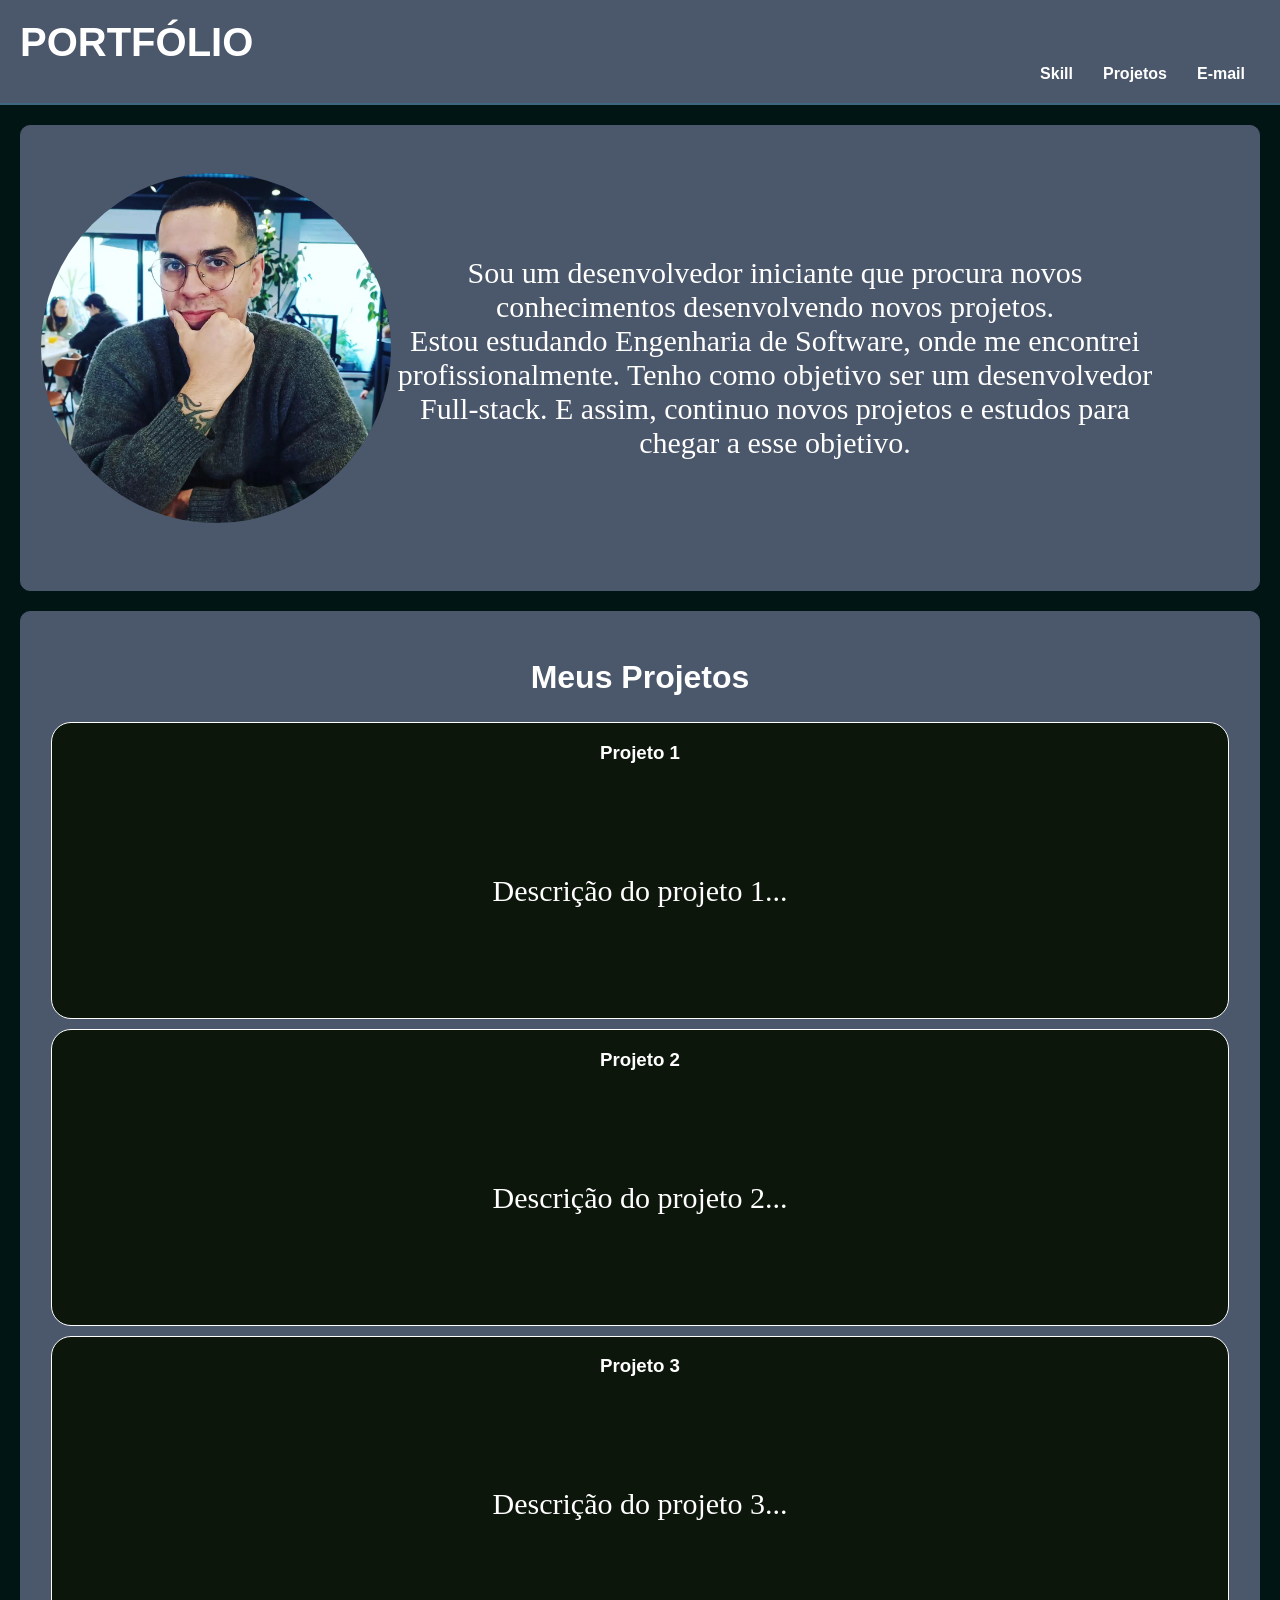
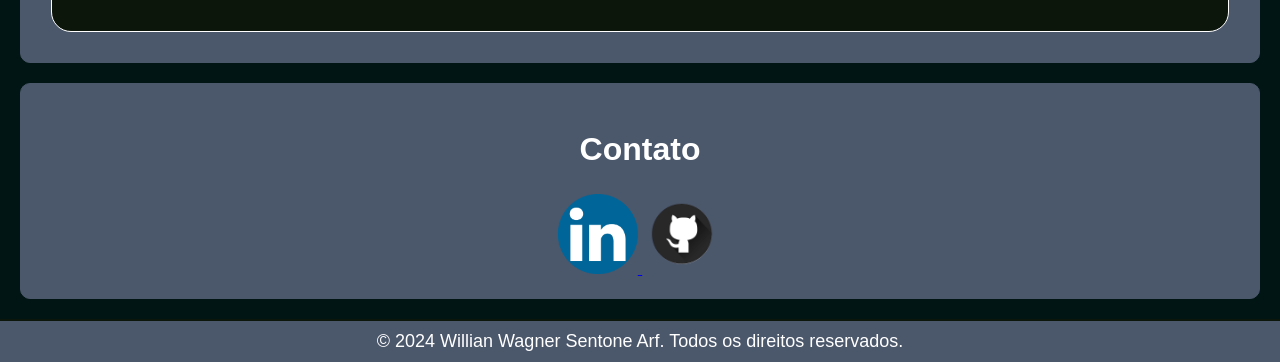
==== index.html @ 74f07f84 "Primeiro commit do projeto-portfolio" ====
<!DOCTYPE html>
<html lang="pt-br">
<head>
    <meta charset="UTF-8">
    <meta name="viewport" content="width=device-width, initial-scale=1.0">
    <title>Bootcamp de Portfólio</title>
    <link rel="shortcut icon" href="arquivos/favicon.ico" type="image/x-icon">
    <link rel="stylesheet" href="style.css">
</head>
<body>
    <header>
        <h1>PORTFÓLIO</h1>
        <nav>
        <ul>
            <li><a href="#Skill">Skill</a></li>
            <li><a href="#projetos">Projetos</a></li>
            <li><a href="#E-mail">E-mail</a></li>
        </ul>
        </nav>
    </header>
    <section id="sobre">
        <h2></h2>
        <img src="arquivos/400759199_1372361723372955_2795212920314455187_n.heic" alt="imagem do portfolio" class="imagem-redonda" >
        <p>Sou um desenvolvedor iniciante que procura novos conhecimentos desenvolvendo novos projetos. <br> Estou estudando Engenharia de Software, onde me encontrei profissionalmente. Tenho como objetivo ser um desenvolvedor Full-stack. E assim, continuo novos projetos e estudos para chegar a esse objetivo.
        </p>
    </section>
    <section id="projetos" class="projetos">
        <h2>Meus Projetos</h2>
        <div class="projeto">
            <h3>Projeto 1</h3>
            <p>Descrição do projeto 1...</p>
        </div>
        <div class="projeto">
            <h3>Projeto 2</h3>
            <p>Descrição do projeto 2...</p>
        </div>
        <div class="projeto">
            <h3>Projeto 3</h3>
            <p>Descrição do projeto 3...</p>
        </div>
        
        <!-- Adicione mais projetos conforme necessário -->
    </section>
    <section id="contato">
        <h2>Contato</h2>
            <a href="https://www.linkedin.com/public-profile/settings?trk=d_flagship3_profile_self_view_public_profile" target="_blank">
                <img src="arquivos/liinkedinr2.png" alt="" width="80">
                </a>

                <a href="https://github.com/willian-041" target="_blank">
                    <img src="arquivos/githubr.png" alt="" width="80">
                </a>
    
        
        
    </section>
    <footer>
        <p>&copy; 2024 Willian Wagner Sentone Arf. Todos os direitos reservados.</p>
    </footer>
</body>
</html>
---- style.css ----
body {
    background-color: #001514; /* Cor de fundo escura */
    color: #fff; /* Texto padrão em cor clara */
    font-family: Arial, sans-serif;
    margin: 0;
    padding: 0;
    text-align: center;
}

header {
    background-color: #4b576b;
    padding: 20px;
    text-align: center;
    border-bottom: 2px solid #3E6680;
}

header h1 {
    color: #fff; /* Cor metálica para o título */
    font-size: 2.5em;
    margin: 0;
    font-family:Impact, Haettenschweiler, 'Arial Narrow Bold', sans-serif;
    text-align: left;
}

nav ul {
    list-style: none;
    padding: 0;
    margin: 0;
    display: flex;
    justify-content: right;
    
}

nav li {
    margin: 0 15px;
}

nav a {
    text-decoration: none;
    color: #fff; /* Cor metálica clara para links */
    font-weight: bold;
    transition: color 0.3s;
}

nav a:hover {
    color: #abafb6; /* Cor metálica dourada ao passar o mouse */
}

section p {
    padding: 80px;
    font-size: 30px;
    font-family: Georgia, 'Times New Roman', Times, serif;
    
}

section {
    padding: 20px;
    margin: 20px;
    border-radius: 10px;
    background-color: #4b576b;
    border: 1px solid #4b576b;
}

h2 {
    color: #fff; /* Cor metálica para títulos de seção */
    font-size: 2em;
}


.projeto {
    margin: 10px 0;
    padding: 0px;
    background-color: #0D160B;
    border: 1px solid #fff;
    border-radius: 10px;
}

footer {
    background-color: #4b576b;
    text-align: center;
    padding: 10px;
    border-top: 2px solid #0D160B; /*borda da ultima*/
}

footer p {
    margin: 0;
    color: #fff;
    font-size: large;
    
}


section .projeto {
    padding: 0px;
    margin: 10px;
    border-radius: 20px;
    text-align: center;
}


.imagem-redonda {
    width: 350px; /* Ajuste o tamanho conforme necessário */
    height: 350px; /* Deve ser igual à largura para manter a proporção */
    border-radius: 50%; /* Deixa a imagem redonda */
    overflow: hidden; /* Garante que a imagem se ajuste ao contorno */
    float: left;
    position: relative;
    top: 0px;
    margin: 10;

    
}
.imagem-link {
    text-align: center;
    margin: 20px 0;
}

.imagem-link img {
    width: 300px; /* Ajuste o tamanho conforme necessário */
    border: 2px solid #fff;
    border-radius: 10px;
    transition: transform 0.3s;
}

.imagem-link img:hover {
    transform: scale(1.05);
}
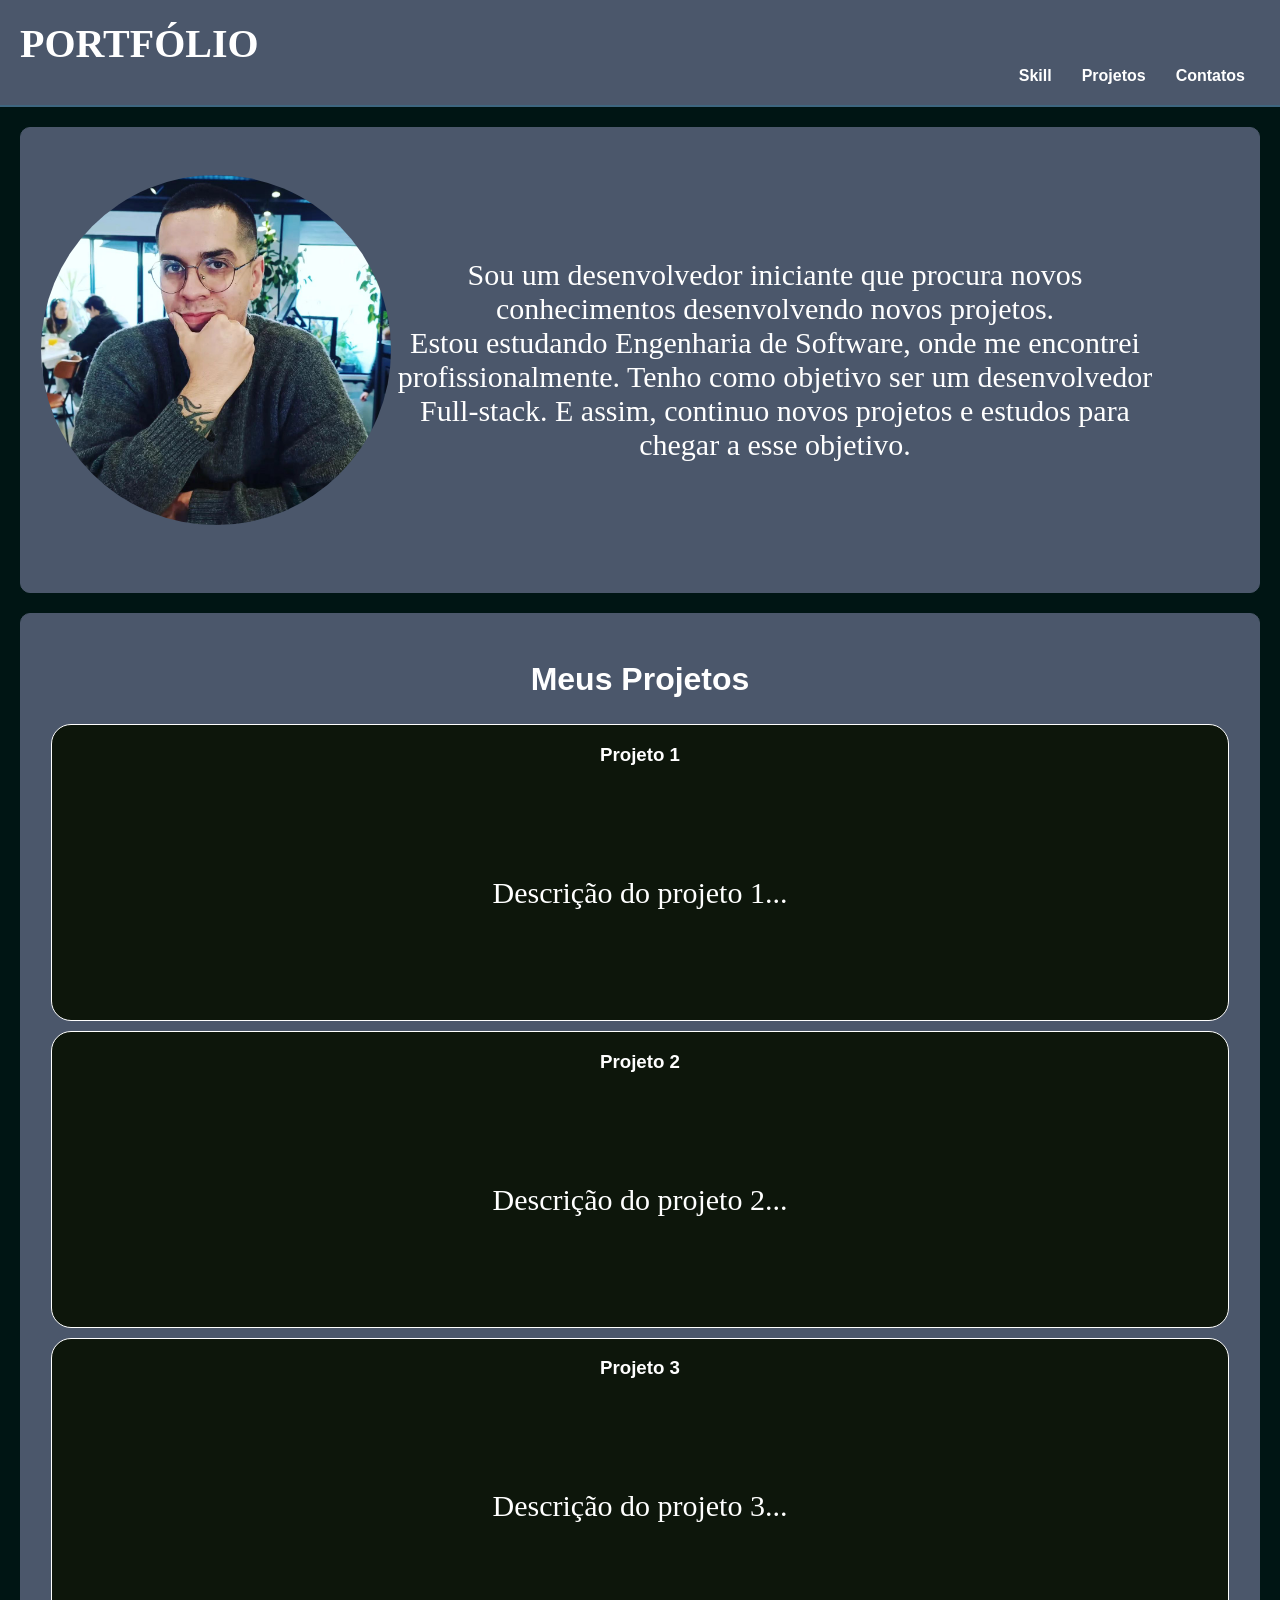
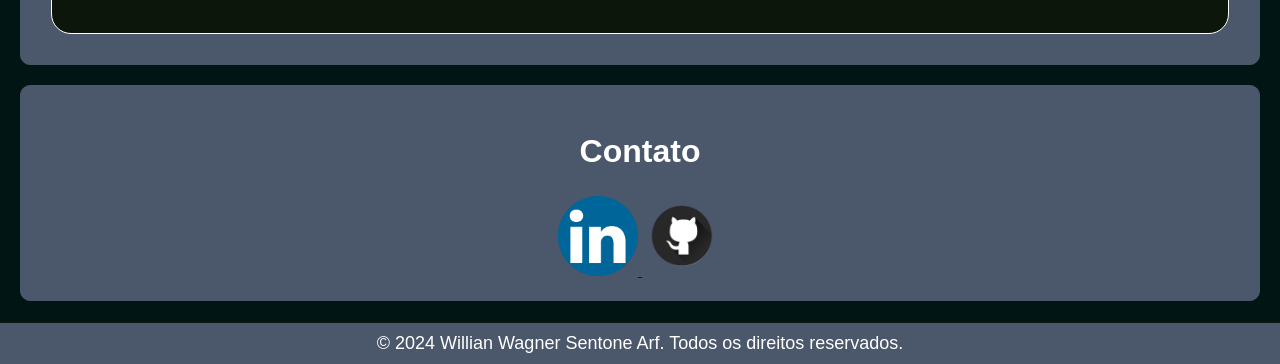
==== commit 22179510: "Modificação na organização dos codigos" ====
--- a/index.html
+++ b/index.html
@@ -14,7 +14,7 @@
         <ul>
             <li><a href="#Skill">Skill</a></li>
             <li><a href="#projetos">Projetos</a></li>
-            <li><a href="#E-mail">E-mail</a></li>
+            <li><a href="#Contatos">Contatos</a></li>
         </ul>
         </nav>
     </header>
@@ -58,4 +58,4 @@
         <p>&copy; 2024 Willian Wagner Sentone Arf. Todos os direitos reservados.</p>
     </footer>
 </body>
-</html>+</html>
--- a/style.css
+++ b/style.css
@@ -12,14 +12,16 @@
     padding: 20px;
     text-align: center;
     border-bottom: 2px solid #3E6680;
+    text-shadow: 3px, 3px, 3px, black; /*sombra de texto*/
 }
 
 header h1 {
     color: #fff; /* Cor metálica para o título */
     font-size: 2.5em;
     margin: 0;
-    font-family:Impact, Haettenschweiler, 'Arial Narrow Bold', sans-serif;
+    font-family:Georgia, 'Times New Roman', Times, serif; /* Fonte do primeiro texto */
     text-align: left;
+    text-shadow: 2px, 2px, 0px, black;
 }
 
 nav ul {
@@ -27,7 +29,7 @@
     padding: 0;
     margin: 0;
     display: flex;
-    justify-content: right;
+    justify-content: right; /* sombra de texto */
     
 }
 
@@ -75,20 +77,6 @@
     border-radius: 10px;
 }
 
-footer {
-    background-color: #4b576b;
-    text-align: center;
-    padding: 10px;
-    border-top: 2px solid #0D160B; /*borda da ultima*/
-}
-
-footer p {
-    margin: 0;
-    color: #fff;
-    font-size: large;
-    
-}
-
 
 section .projeto {
     padding: 0px;
@@ -108,12 +96,13 @@
     top: 0px;
     margin: 10;
 
-    
 }
+
 .imagem-link {
     text-align: center;
     margin: 20px 0;
 }
+
 
 .imagem-link img {
     width: 300px; /* Ajuste o tamanho conforme necessário */
@@ -122,6 +111,22 @@
     transition: transform 0.3s;
 }
 
+
 .imagem-link img:hover {
     transform: scale(1.05);
 }
+
+
+footer {
+    background-color: #4b576b;
+    text-align: center;
+    padding: 10px;
+    border-top: 2px solid #0D160B; /*borda da ultima*/
+}
+
+footer p {
+    margin: 0;
+    color: #fff;
+    font-size: large;
+    
+}
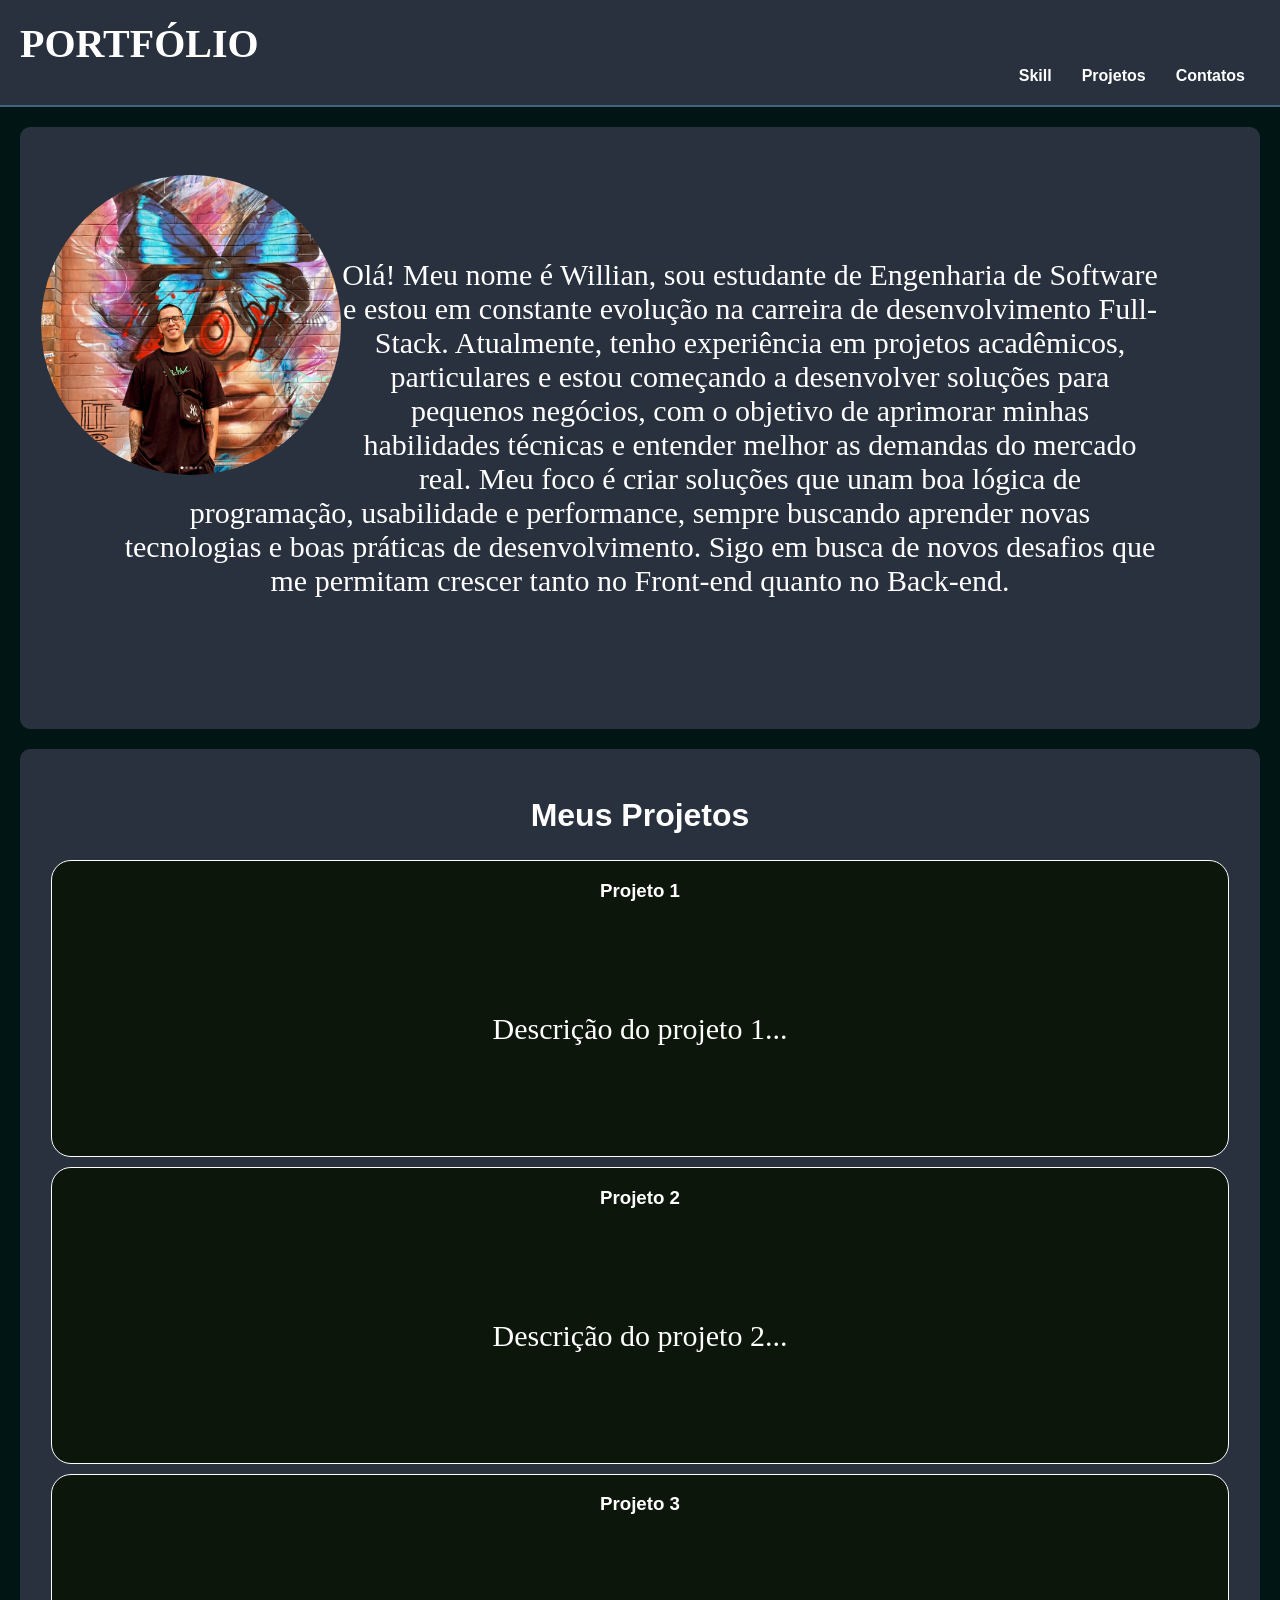
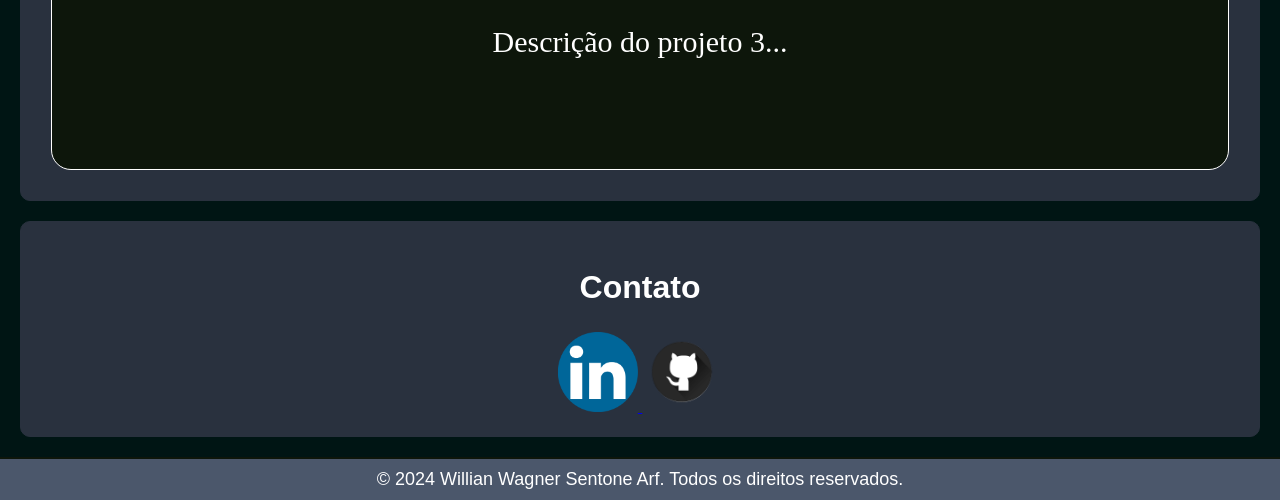
==== commit 2eb0f3f3: "Atualização do meu portfolio pessoal. Automação da lista de Skills e estilo do background" ====
--- a/index.html
+++ b/index.html
@@ -1,5 +1,6 @@
 <!DOCTYPE html>
 <html lang="pt-br">
+
 <head>
     <meta charset="UTF-8">
     <meta name="viewport" content="width=device-width, initial-scale=1.0">
@@ -7,23 +8,51 @@
     <link rel="shortcut icon" href="arquivos/favicon.ico" type="image/x-icon">
     <link rel="stylesheet" href="style.css">
 </head>
+
 <body>
     <header>
         <h1>PORTFÓLIO</h1>
         <nav>
-        <ul>
-            <li><a href="#Skill">Skill</a></li>
-            <li><a href="#projetos">Projetos</a></li>
-            <li><a href="#Contatos">Contatos</a></li>
-        </ul>
+            <ul>
+                <li>
+                    <a href="#" id="skill-link">Skill</a>
+                    <div id="skill-popup" class="hidden">
+                        <p>Minhas principais habilidades são:</p>
+                        <ul>
+                            <li><img src="arquivos/htmlLogo.png" alt="HTML" width="40"></li>
+                            <li><img src="arquivos/cssLogo.png" alt="CSS" width="40"></li>
+                            <li><img src="arquivos/jsLogo.png" alt="JavaScript" width="40"></li>
+                            <li><img src="arquivos/phpLogo.png" alt="PHP" width="40"></li>
+                            <li><img src="arquivos/mySQLlogo.png" alt="MySQL" width="40"></li>
+                            <li><img src="arquivos/laravelLogo.phg.png" alt="Laravel" width="40"></li>
+                            
+                        </ul>
+                    </div>
+                </li>
+                <li><a href="#projetos">Projetos</a></li>
+                <li><a href="#contatos">Contatos</a></li>
+            </ul>
         </nav>
     </header>
+
     <section id="sobre">
         <h2></h2>
-        <img src="arquivos/400759199_1372361723372955_2795212920314455187_n.heic" alt="imagem do portfolio" class="imagem-redonda" >
-        <p>Sou um desenvolvedor iniciante que procura novos conhecimentos desenvolvendo novos projetos. <br> Estou estudando Engenharia de Software, onde me encontrei profissionalmente. Tenho como objetivo ser um desenvolvedor Full-stack. E assim, continuo novos projetos e estudos para chegar a esse objetivo.
+        <img src="arquivos/imagemPortfolio.png.png" alt="imagem do portfolio"
+            class="imagem-redonda">
+        <p>Olá! Meu nome é Willian, sou estudante de Engenharia de Software e estou em constante evolução na carreira de
+            desenvolvimento Full-Stack.
+
+            Atualmente, tenho experiência em projetos acadêmicos, particulares e estou começando a desenvolver soluções
+            para pequenos negócios, com o objetivo de aprimorar minhas habilidades técnicas e entender melhor as
+            demandas do mercado real.
+
+            Meu foco é criar soluções que unam boa lógica de programação, usabilidade e performance, sempre buscando
+            aprender novas tecnologias e boas práticas de desenvolvimento.
+
+            Sigo em busca de novos desafios que me permitam crescer tanto no Front-end quanto no Back-end.
         </p>
     </section>
+
     <section id="projetos" class="projetos">
         <h2>Meus Projetos</h2>
         <div class="projeto">
@@ -38,24 +67,25 @@
             <h3>Projeto 3</h3>
             <p>Descrição do projeto 3...</p>
         </div>
-        
-        <!-- Adicione mais projetos conforme necessário -->
     </section>
+
     <section id="contato">
         <h2>Contato</h2>
-            <a href="https://www.linkedin.com/public-profile/settings?trk=d_flagship3_profile_self_view_public_profile" target="_blank">
-                <img src="arquivos/liinkedinr2.png" alt="" width="80">
-                </a>
+        <a href="https://www.linkedin.com/in/willian-arf/" target="_blank">
+            <img src="arquivos/liinkedinr2.png" alt="LinkedIn" width="80">
+        </a>
+        <a href="https://github.com/willian-041" target="_blank">
+            <img src="arquivos/githubr.png" alt="GitHub" width="80">
+        </a>
+    </section>
 
-                <a href="https://github.com/willian-041" target="_blank">
-                    <img src="arquivos/githubr.png" alt="" width="80">
-                </a>
-    
-        
-        
-    </section>
     <footer>
         <p>&copy; 2024 Willian Wagner Sentone Arf. Todos os direitos reservados.</p>
     </footer>
+
+    <!-- Importando o JavaScript externo -->
+    <script src="auto.js"></script>
+
 </body>
-</html>
+
+</html>
--- a/style.css
+++ b/style.css
@@ -1,6 +1,8 @@
 body {
-    background-color: #001514; /* Cor de fundo escura */
-    color: #fff; /* Texto padrão em cor clara */
+    background-color: #001514;
+    /* Cor de fundo escura */
+    color: #fff;
+    /* Texto padrão em cor clara */
     font-family: Arial, sans-serif;
     margin: 0;
     padding: 0;
@@ -8,18 +10,21 @@
 }
 
 header {
-    background-color: #4b576b;
+    background-color: #29313e;
     padding: 20px;
     text-align: center;
     border-bottom: 2px solid #3E6680;
-    text-shadow: 3px, 3px, 3px, black; /*sombra de texto*/
+    text-shadow: 3px, 3px, 3px, black;
+    /*sombra de texto*/
 }
 
 header h1 {
-    color: #fff; /* Cor metálica para o título */
+    color: #fff;
+    /* Cor metálica para o título */
     font-size: 2.5em;
     margin: 0;
-    font-family:Georgia, 'Times New Roman', Times, serif; /* Fonte do primeiro texto */
+    font-family: Georgia, 'Times New Roman', Times, serif;
+    /* Fonte do primeiro texto */
     text-align: left;
     text-shadow: 2px, 2px, 0px, black;
 }
@@ -29,8 +34,9 @@
     padding: 0;
     margin: 0;
     display: flex;
-    justify-content: right; /* sombra de texto */
-    
+    justify-content: right;
+    /* sombra de texto */
+
 }
 
 nav li {
@@ -39,32 +45,35 @@
 
 nav a {
     text-decoration: none;
-    color: #fff; /* Cor metálica clara para links */
+    color: #fff;
+    /* Cor metálica clara para links */
     font-weight: bold;
     transition: color 0.3s;
 }
 
 nav a:hover {
-    color: #abafb6; /* Cor metálica dourada ao passar o mouse */
+    color: #abafb6;
+    /* Cor metálica dourada ao passar o mouse */
 }
 
 section p {
     padding: 80px;
     font-size: 30px;
     font-family: Georgia, 'Times New Roman', Times, serif;
-    
+
 }
 
 section {
     padding: 20px;
     margin: 20px;
     border-radius: 10px;
-    background-color: #4b576b;
-    border: 1px solid #4b576b;
+    background-color: #29313e;
+    border: 1px solid #29313e;
 }
 
 h2 {
-    color: #fff; /* Cor metálica para títulos de seção */
+    color: #fff;
+    /* Cor metálica para títulos de seção */
     font-size: 2em;
 }
 
@@ -87,10 +96,14 @@
 
 
 .imagem-redonda {
-    width: 350px; /* Ajuste o tamanho conforme necessário */
-    height: 350px; /* Deve ser igual à largura para manter a proporção */
-    border-radius: 50%; /* Deixa a imagem redonda */
-    overflow: hidden; /* Garante que a imagem se ajuste ao contorno */
+    width: 300px;
+    /* Ajuste o tamanho conforme necessário */
+    height: 300px;
+    /* Deve ser igual à largura para manter a proporção */
+    border-radius: 50%;
+    /* Deixa a imagem redonda */
+    overflow: hidden;
+    /* Garante que a imagem se ajuste ao contorno */
     float: left;
     position: relative;
     top: 0px;
@@ -105,7 +118,8 @@
 
 
 .imagem-link img {
-    width: 300px; /* Ajuste o tamanho conforme necessário */
+    width: 300px;
+    /* Ajuste o tamanho conforme necessário */
     border: 2px solid #fff;
     border-radius: 10px;
     transition: transform 0.3s;
@@ -121,12 +135,67 @@
     background-color: #4b576b;
     text-align: center;
     padding: 10px;
-    border-top: 2px solid #0D160B; /*borda da ultima*/
+    border-top: 2px solid #0D160B;
+    /*borda da ultima*/
 }
 
 footer p {
     margin: 0;
     color: #fff;
     font-size: large;
-    
+
+}
+
+.hidden {
+    display: none;
+}
+
+#skill-popup {
+    opacity: 0;
+    transform: translateY(-10px);
+    pointer-events: none;
+    grid-template-columns: repeat(3, 1fr);
+    transition: opacity 0.3s ease, transform 0.3s ease;
+    background-color: rgba(0, 0, 0, 0.9);
+    color: white;
+    border-radius: 8px;
+    padding: 10px 15px;
+    box-shadow: 0 4px 8px rgba(0, 0, 0, 0.3);
+    z-index: 1000;
+    width: auto;
+    max-width: 80vw;
+    overflow-wrap: break-word;
+    box-sizing: border-box;
+}
+
+#skill-popup.show {
+    opacity: 1;
+    transform: translateY(0);
+    pointer-events: auto;
+}
+
+#skill-popup ul {
+    grid-template-columns: repeat(3, 1fr);
+    list-style: none;
+    margin: 0;
+    padding: 0;
+    display: grid;
+    gap: 10px;
+    flex-wrap: wrap;
+}
+
+#skill-popup li img {
+    max-width: 60px;
+    height: auto;
+    border-radius: 4px;
+    background-color: white;
+    padding: 4px;
+    display: block;
+    margin: 0 auto;
+}
+
+@media (max-width: 600px) {
+    #skill-popup li img {
+        max-width: 40px;
+    }
 }
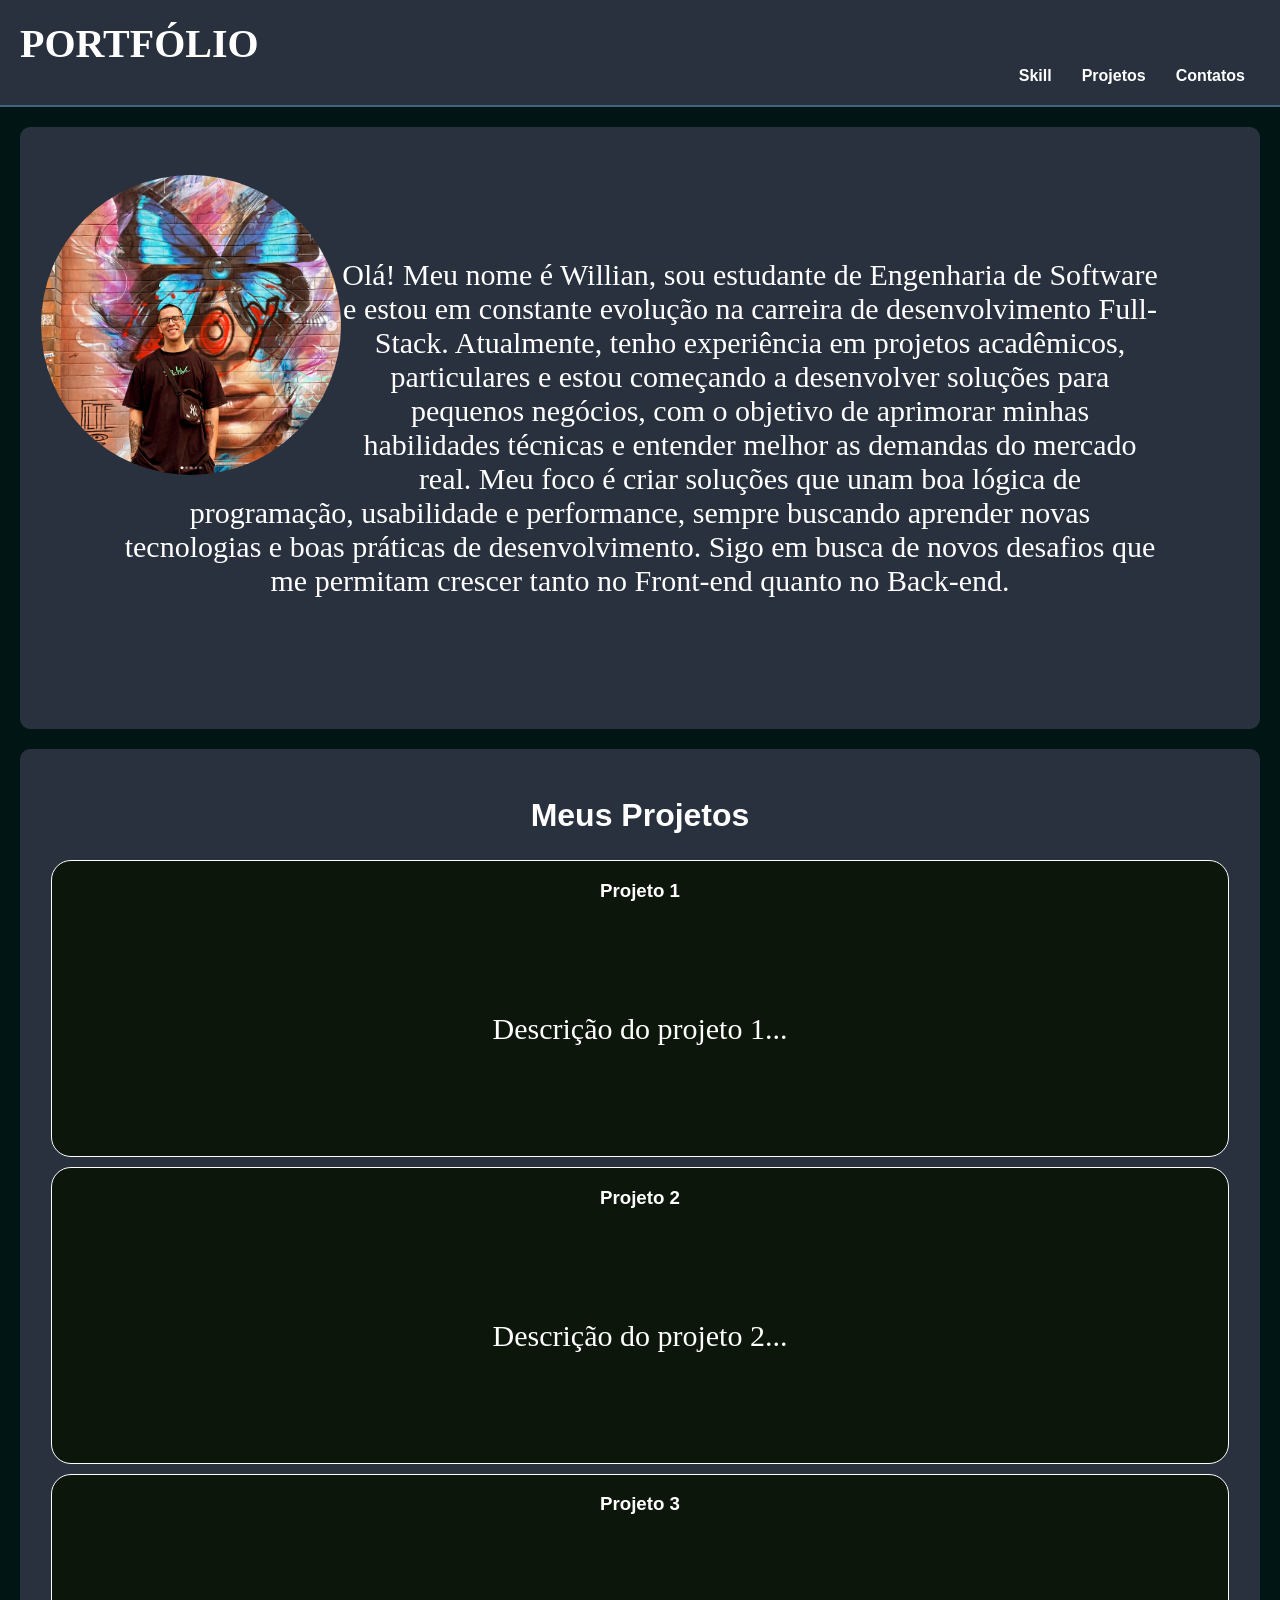
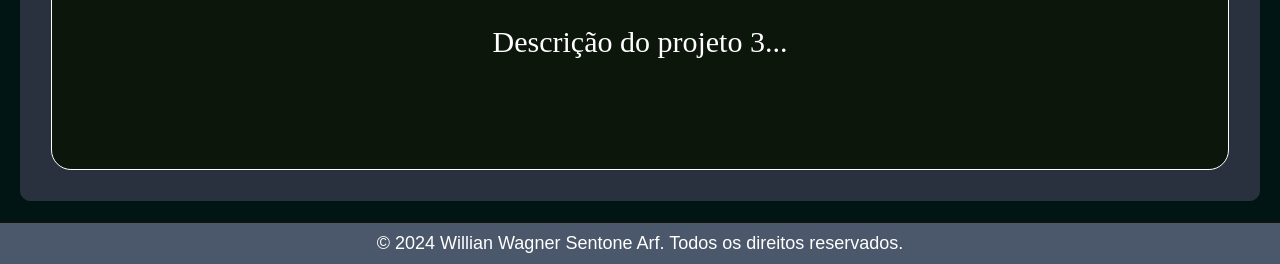
==== commit a34de330: "Atualização da responsividade da aba skill. E tambem fiz uma nova aba de contatos com meu linkedin e" ====
--- a/index.html
+++ b/index.html
@@ -7,6 +7,7 @@
     <title>Bootcamp de Portfólio</title>
     <link rel="shortcut icon" href="arquivos/favicon.ico" type="image/x-icon">
     <link rel="stylesheet" href="style.css">
+
 </head>
 
 <body>
@@ -25,20 +26,36 @@
                             <li><img src="arquivos/phpLogo.png" alt="PHP" width="40"></li>
                             <li><img src="arquivos/mySQLlogo.png" alt="MySQL" width="40"></li>
                             <li><img src="arquivos/laravelLogo.phg.png" alt="Laravel" width="40"></li>
-                            
+
                         </ul>
                     </div>
                 </li>
                 <li><a href="#projetos">Projetos</a></li>
-                <li><a href="#contatos">Contatos</a></li>
+                <li>
+                    <a href="#" id="contato-link">Contatos</a>
+                    <div id="contato-popup" class="hidden">
+                        <p>Minhas redes:</p>
+                        <ul>
+                            <li>
+                                <a href="https://www.linkedin.com/in/willian-arf/" target="_blank">
+                                    <img src="arquivos/linkedinlogo.png" alt="LinkedIn" width="40">
+                                </a>
+                            </li>
+                            <li>
+                                <a href="https://github.com/willian-041" target="_blank">
+                                    <img src="arquivos/githubLogo.png" alt="GitHub" width="40">
+                                </a>
+                            </li>
+                        </ul>
+                    </div>
+                </li>
             </ul>
         </nav>
     </header>
 
     <section id="sobre">
         <h2></h2>
-        <img src="arquivos/imagemPortfolio.png.png" alt="imagem do portfolio"
-            class="imagem-redonda">
+        <img src="arquivos/imagemPortfolio.png.png" alt="imagem do portfolio" class="imagem-redonda">
         <p>Olá! Meu nome é Willian, sou estudante de Engenharia de Software e estou em constante evolução na carreira de
             desenvolvimento Full-Stack.
 
@@ -69,21 +86,13 @@
         </div>
     </section>
 
-    <section id="contato">
-        <h2>Contato</h2>
-        <a href="https://www.linkedin.com/in/willian-arf/" target="_blank">
-            <img src="arquivos/liinkedinr2.png" alt="LinkedIn" width="80">
-        </a>
-        <a href="https://github.com/willian-041" target="_blank">
-            <img src="arquivos/githubr.png" alt="GitHub" width="80">
-        </a>
-    </section>
+
 
     <footer>
         <p>&copy; 2024 Willian Wagner Sentone Arf. Todos os direitos reservados.</p>
     </footer>
 
-    <!-- Importando o JavaScript externo -->
+
     <script src="auto.js"></script>
 
 </body>
--- a/style.css
+++ b/style.css
@@ -148,6 +148,7 @@
 
 .hidden {
     display: none;
+    position: relative;
 }
 
 #skill-popup {
@@ -166,6 +167,9 @@
     max-width: 80vw;
     overflow-wrap: break-word;
     box-sizing: border-box;
+    position: absolute;
+    top: 40px;
+    right: 0;
 }
 
 #skill-popup.show {
@@ -198,4 +202,52 @@
     #skill-popup li img {
         max-width: 40px;
     }
-}+}
+
+#contato-popup {
+    opacity: 0;
+    transform: translateY(-10px);
+    pointer-events: none;
+    display: block;
+    background-color: rgba(0, 0, 0, 0.9);
+    color: white;
+    border-radius: 8px;
+    padding: 10px 15px;
+    box-shadow: 0 4px 8px rgba(0, 0, 0, 0.3);
+    z-index: 1000;
+    position: absolute;
+    max-width: 200px; /* aumente esse valor conforme necessário */
+    min-width: 150px;
+}
+    
+
+#contato-popup.show {
+    opacity: 1;
+    transform: translateY(0);
+    pointer-events: auto;
+}
+
+#contato-popup ul {
+    list-style: none;
+    margin: 0;
+    padding: 0;
+    display: grid;
+    grid-template-columns: repeat(2, 1fr);
+    gap: 10px;
+}
+
+#contato-popup li img {
+    max-width: 50px;
+    height: auto;
+    border-radius: 4px;
+    background-color: white;
+    padding: 4px;
+    display: block;
+    margin: 0 auto;
+}
+
+@media (max-width: 600px) {
+    #contato-popup li img {
+        max-width: 35px;
+    }
+}
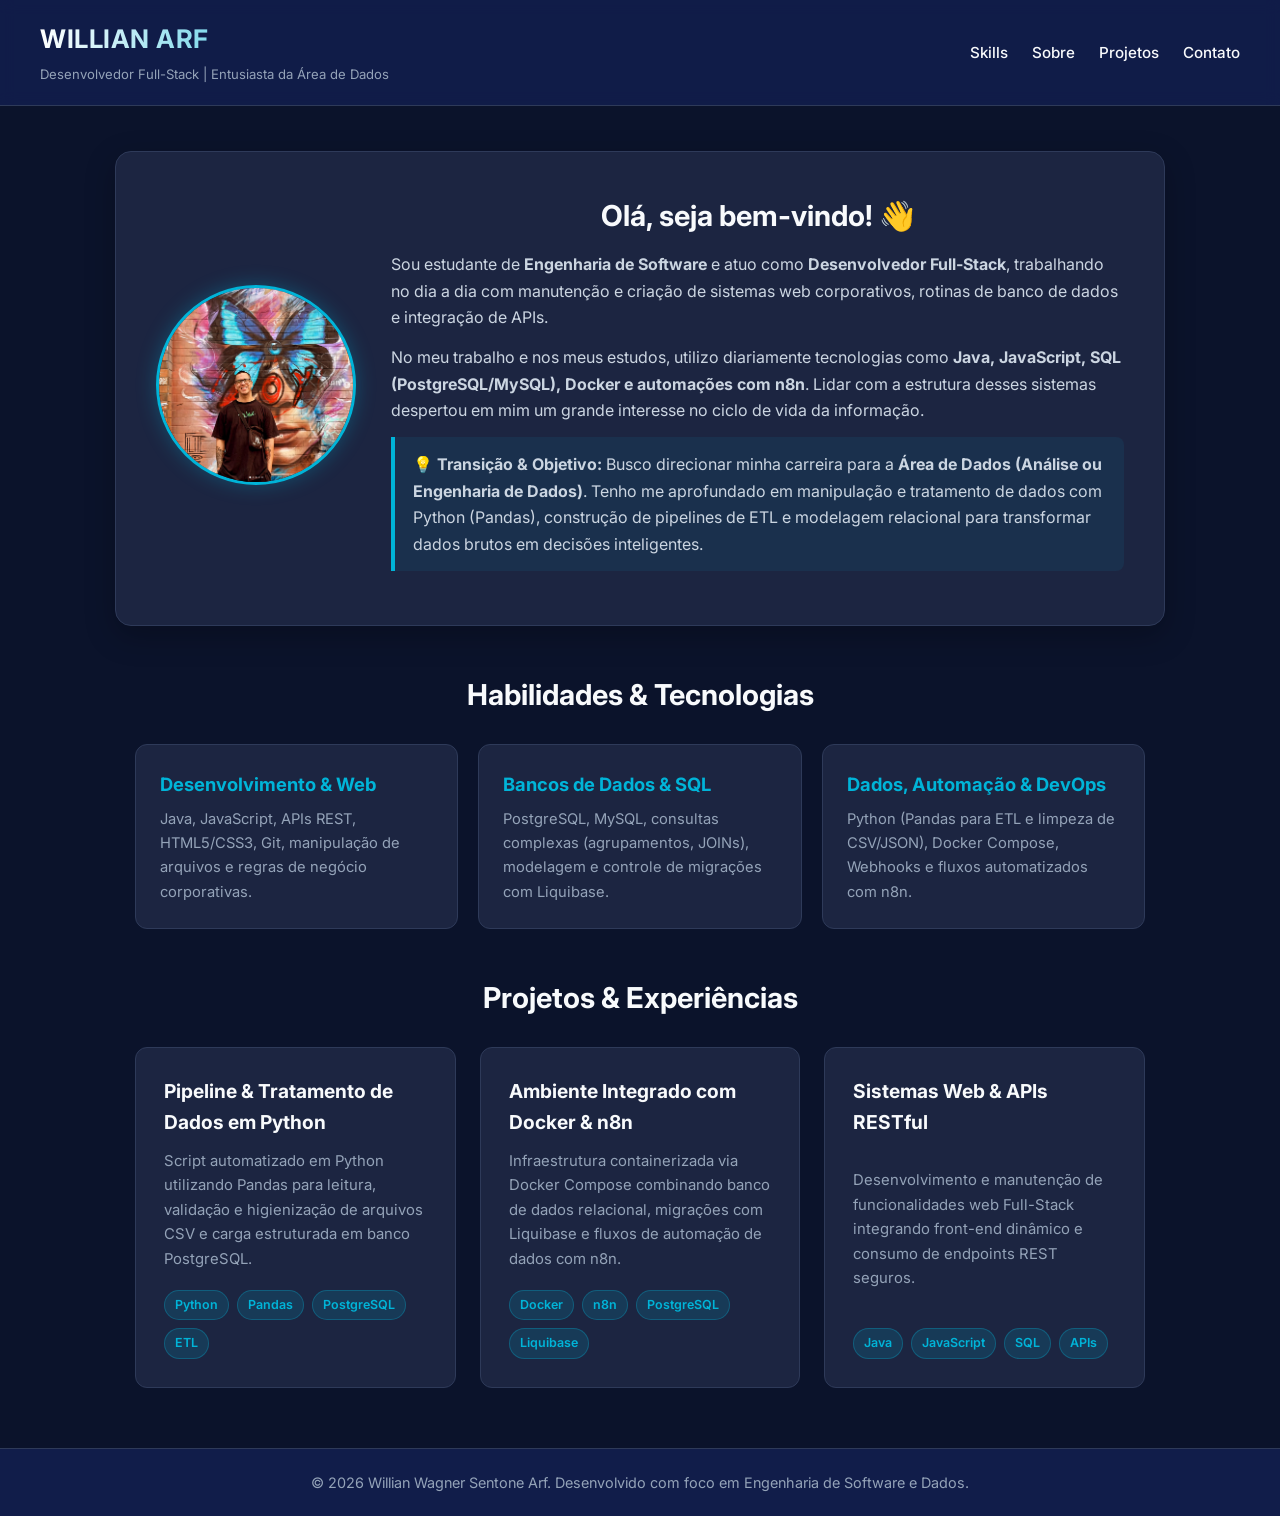
==== commit a70632df: "Move arquivos para a raiz do repositorio" ====
--- a/index.html
+++ b/index.html
@@ -4,47 +4,52 @@
 <head>
     <meta charset="UTF-8">
     <meta name="viewport" content="width=device-width, initial-scale=1.0">
-    <title>Bootcamp de Portfólio</title>
+    <title>Willian Arf | Desenvolvimento & Dados</title>
     <link rel="shortcut icon" href="arquivos/favicon.ico" type="image/x-icon">
+    <!-- Fonte Inter para tipografia profissional -->
+    <link rel="preconnect" href="https://fonts.googleapis.com">
+    <link rel="preconnect" href="https://fonts.gstatic.com" crossorigin>
+    <link href="https://fonts.googleapis.com/css2?family=Inter:wght@300;400;500;600;700&display=swap" rel="stylesheet">
     <link rel="stylesheet" href="style.css">
-
 </head>
 
 <body>
     <header>
-        <h1>PORTFÓLIO</h1>
+        <div class="logo">
+            <h1>WILLIAN ARF</h1>
+            <span>Desenvolvedor Full-Stack | Entusiasta da Área de Dados</span>
+        </div>
         <nav>
             <ul>
                 <li>
-                    <a href="#" id="skill-link">Skill</a>
+                    <a href="#" id="skill-link">Skills</a>
                     <div id="skill-popup" class="hidden">
-                        <p>Minhas principais habilidades são:</p>
-                        <ul>
-                            <li><img src="arquivos/htmlLogo.png" alt="HTML" width="40"></li>
-                            <li><img src="arquivos/cssLogo.png" alt="CSS" width="40"></li>
-                            <li><img src="arquivos/jsLogo.png" alt="JavaScript" width="40"></li>
-                            <li><img src="arquivos/phpLogo.png" alt="PHP" width="40"></li>
-                            <li><img src="arquivos/mySQLlogo.png" alt="MySQL" width="40"></li>
-                            <li><img src="arquivos/laravelLogo.phg.png" alt="Laravel" width="40"></li>
-
+                        <p>Tech Stack:</p>
+                        <ul class="skills-grid">
+                            <li><span class="badge">Java</span></li>
+                            <li><span class="badge">JavaScript</span></li>
+                            <li><span class="badge">PostgreSQL</span></li>
+                            <li><span class="badge">MySQL</span></li>
+                            <li><span class="badge">Python (Pandas)</span></li>
+                            <li><span class="badge">Docker</span></li>
+                            <li><span class="badge">Liquibase</span></li>
+                            <li><span class="badge">n8n</span></li>
+                            <li><span class="badge">APIs REST</span></li>
                         </ul>
                     </div>
                 </li>
+                <li><a href="#sobre">Sobre</a></li>
                 <li><a href="#projetos">Projetos</a></li>
                 <li>
-                    <a href="#" id="contato-link">Contatos</a>
+                    <a href="#" id="contato-link">Contato</a>
                     <div id="contato-popup" class="hidden">
-                        <p>Minhas redes:</p>
+                        <p>Redes & Contato:</p>
                         <ul>
                             <li>
-                                <a href="https://www.linkedin.com/in/willian-arf/" target="_blank">
-                                    <img src="arquivos/linkedinlogo.png" alt="LinkedIn" width="40">
-                                </a>
+                                <a href="https://www.linkedin.com/in/willian-arf/" target="_blank" rel="noopener">LinkedIn</a>
                             </li>
                             <li>
-                                <a href="https://github.com/willian-041" target="_blank">
-                                    <img src="arquivos/githubLogo.png" alt="GitHub" width="40">
-                                </a>
+                                <a href="https://github.com/willian-041" target="_blank" rel="noopener">GitHub</a>
                             </li>
                         </ul>
                     </div>
@@ -53,48 +58,76 @@
         </nav>
     </header>
 
-    <section id="sobre">
-        <h2></h2>
-        <img src="arquivos/imagemPortfolio.png.png" alt="imagem do portfolio" class="imagem-redonda">
-        <p>Olá! Meu nome é Willian, sou estudante de Engenharia de Software e estou em constante evolução na carreira de
-            desenvolvimento Full-Stack.
+    <main>
+        <section id="sobre" class="container sobre-container">
+            <div class="foto-perfil">
+                <img src="arquivos/imagemPortfolio.png.png" alt="Foto de Willian Arf" class="imagem-redonda">
+            </div>
+            <div class="texto-sobre">
+                <h2>Olá, seja bem-vindo! 👋</h2>
+                <p>
+                    Sou estudante de <strong>Engenharia de Software</strong> e atuo como <strong>Desenvolvedor Full-Stack</strong>, trabalhando no dia a dia com manutenção e criação de sistemas web corporativos, rotinas de banco de dados e integração de APIs.
+                </p>
+                <p>
+                    No meu trabalho e nos meus estudos, utilizo diariamente tecnologias como <strong>Java, JavaScript, SQL (PostgreSQL/MySQL), Docker e automações com n8n</strong>. Lidar com a estrutura desses sistemas despertou em mim um grande interesse no ciclo de vida da informação.
+                </p>
+                <p class="destaque-dados">
+                    💡 <strong>Transição & Objetivo:</strong> Busco direcionar minha carreira para a <strong>Área de Dados (Análise ou Engenharia de Dados)</strong>. Tenho me aprofundado em manipulação e tratamento de dados com Python (Pandas), construção de pipelines de ETL e modelagem relacional para transformar dados brutos em decisões inteligentes.
+                </p>
+            </div>
+        </section>
 
-            Atualmente, tenho experiência em projetos acadêmicos, particulares e estou começando a desenvolver soluções
-            para pequenos negócios, com o objetivo de aprimorar minhas habilidades técnicas e entender melhor as
-            demandas do mercado real.
+        <section id="skills-destaque" class="container">
+            <h2>Habilidades & Tecnologias</h2>
+            <div class="cards-skills">
+                <div class="skill-card">
+                    <h3>Desenvolvimento & Web</h3>
+                    <p>Java, JavaScript, APIs REST, HTML5/CSS3, Git, manipulação de arquivos e regras de negócio corporativas.</p>
+                </div>
+                <div class="skill-card">
+                    <h3>Bancos de Dados & SQL</h3>
+                    <p>PostgreSQL, MySQL, consultas complexas (agrupamentos, JOINs), modelagem e controle de migrações com Liquibase.</p>
+                </div>
+                <div class="skill-card">
+                    <h3>Dados, Automação & DevOps</h3>
+                    <p>Python (Pandas para ETL e limpeza de CSV/JSON), Docker Compose, Webhooks e fluxos automatizados com n8n.</p>
+                </div>
+            </div>
+        </section>
 
-            Meu foco é criar soluções que unam boa lógica de programação, usabilidade e performance, sempre buscando
-            aprender novas tecnologias e boas práticas de desenvolvimento.
-
-            Sigo em busca de novos desafios que me permitam crescer tanto no Front-end quanto no Back-end.
-        </p>
-    </section>
-
-    <section id="projetos" class="projetos">
-        <h2>Meus Projetos</h2>
-        <div class="projeto">
-            <h3>Projeto 1</h3>
-            <p>Descrição do projeto 1...</p>
-        </div>
-        <div class="projeto">
-            <h3>Projeto 2</h3>
-            <p>Descrição do projeto 2...</p>
-        </div>
-        <div class="projeto">
-            <h3>Projeto 3</h3>
-            <p>Descrição do projeto 3...</p>
-        </div>
-    </section>
-
-
+        <section id="projetos" class="container projetos">
+            <h2>Projetos & Experiências</h2>
+            <div class="grid-projetos">
+                <div class="projeto-card">
+                    <h3>Pipeline & Tratamento de Dados em Python</h3>
+                    <p>Script automatizado em Python utilizando Pandas para leitura, validação e higienização de arquivos CSV e carga estruturada em banco PostgreSQL.</p>
+                    <div class="tags">
+                        <span>Python</span> <span>Pandas</span> <span>PostgreSQL</span> <span>ETL</span>
+                    </div>
+                </div>
+                <div class="projeto-card">
+                    <h3>Ambiente Integrado com Docker & n8n</h3>
+                    <p>Infraestrutura containerizada via Docker Compose combinando banco de dados relacional, migrações com Liquibase e fluxos de automação de dados com n8n.</p>
+                    <div class="tags">
+                        <span>Docker</span> <span>n8n</span> <span>PostgreSQL</span> <span>Liquibase</span>
+                    </div>
+                </div>
+                <div class="projeto-card">
+                    <h3>Sistemas Web & APIs RESTful</h3>
+                    <p>Desenvolvimento e manutenção de funcionalidades web Full-Stack integrando front-end dinâmico e consumo de endpoints REST seguros.</p>
+                    <div class="tags">
+                        <span>Java</span> <span>JavaScript</span> <span>SQL</span> <span>APIs</span>
+                    </div>
+                </div>
+            </div>
+        </section>
+    </main>
 
     <footer>
-        <p>&copy; 2024 Willian Wagner Sentone Arf. Todos os direitos reservados.</p>
+        <p>&copy; 2026 Willian Wagner Sentone Arf. Desenvolvido com foco em Engenharia de Software e Dados.</p>
     </footer>
 
-
     <script src="auto.js"></script>
-
 </body>
 
 </html>
--- a/style.css
+++ b/style.css
@@ -1,253 +1,302 @@
-body {
-    background-color: #001514;
-    /* Cor de fundo escura */
-    color: #fff;
-    /* Texto padrão em cor clara */
-    font-family: Arial, sans-serif;
+:root {
+    --bg-main: #0b132b;
+    --bg-card: #1c2541;
+    --bg-header: #111d4a;
+    --accent: #00b4d8;
+    --accent-glow: #90e0ef;
+    --text-primary: #f8fafc;
+    --text-secondary: #94a3b8;
+    --border-color: #2e3a59;
+}
+
+* {
+    box-sizing: border-box;
     margin: 0;
     padding: 0;
-    text-align: center;
+}
+
+body {
+    background-color: var(--bg-main);
+    color: var(--text-primary);
+    font-family: 'Inter', system-ui, -apple-system, sans-serif;
+    line-height: 1.65;
 }
 
 header {
-    background-color: #29313e;
-    padding: 20px;
-    text-align: center;
-    border-bottom: 2px solid #3E6680;
-    text-shadow: 3px, 3px, 3px, black;
-    /*sombra de texto*/
-}
-
-header h1 {
-    color: #fff;
-    /* Cor metálica para o título */
-    font-size: 2.5em;
-    margin: 0;
-    font-family: Georgia, 'Times New Roman', Times, serif;
-    /* Fonte do primeiro texto */
-    text-align: left;
-    text-shadow: 2px, 2px, 0px, black;
+    background-color: rgba(17, 29, 74, 0.95);
+    backdrop-filter: blur(8px);
+    padding: 18px 40px;
+    display: flex;
+    justify-content: space-between;
+    align-items: center;
+    border-bottom: 1px solid var(--border-color);
+    position: sticky;
+    top: 0;
+    z-index: 100;
+}
+
+.logo h1 {
+    font-size: 1.6em;
+    font-weight: 700;
+    background: linear-gradient(90deg, #ffffff, var(--accent));
+    -webkit-background-clip: text;
+    -webkit-text-fill-color: transparent;
+    letter-spacing: 0.5px;
+}
+
+.logo span {
+    font-size: 0.82em;
+    color: var(--text-secondary);
+    font-weight: 400;
 }
 
 nav ul {
     list-style: none;
-    padding: 0;
-    margin: 0;
-    display: flex;
-    justify-content: right;
-    /* sombra de texto */
-
-}
-
-nav li {
-    margin: 0 15px;
+    display: flex;
+    gap: 24px;
+}
+
+/* IMPORTANTE: Permite que os popups fiquem alinhados com cada link */
+nav ul li {
+    position: relative;
 }
 
 nav a {
     text-decoration: none;
-    color: #fff;
-    /* Cor metálica clara para links */
-    font-weight: bold;
-    transition: color 0.3s;
+    color: var(--text-primary);
+    font-weight: 500;
+    font-size: 0.95em;
+    transition: all 0.25s ease;
 }
 
 nav a:hover {
-    color: #abafb6;
-    /* Cor metálica dourada ao passar o mouse */
-}
-
-section p {
-    padding: 80px;
-    font-size: 30px;
-    font-family: Georgia, 'Times New Roman', Times, serif;
-
-}
-
-section {
-    padding: 20px;
-    margin: 20px;
+    color: var(--accent);
+}
+
+.container {
+    max-width: 1050px;
+    margin: 45px auto;
+    padding: 0 20px;
+}
+
+.sobre-container {
+    display: flex;
+    align-items: center;
+    gap: 35px;
+    background-color: var(--bg-card);
+    padding: 40px;
+    border-radius: 16px;
+    border: 1px solid var(--border-color);
+    box-shadow: 0 10px 30px rgba(0, 0, 0, 0.25);
+}
+
+.imagem-redonda {
+    width: 200px;
+    height: 200px;
+    border-radius: 50%;
+    object-fit: cover;
+    border: 3px solid var(--accent);
+    box-shadow: 0 0 20px rgba(0, 180, 216, 0.3);
+}
+
+.texto-sobre h2 {
+    font-size: 1.8em;
+    color: var(--text-primary);
+    margin-bottom: 12px;
+}
+
+.texto-sobre p {
+    margin-bottom: 14px;
+    color: #cbd5e1;
+    font-size: 1em;
+}
+
+.destaque-dados {
+    background-color: rgba(0, 180, 216, 0.08);
+    padding: 14px 18px;
+    border-left: 4px solid var(--accent);
+    border-radius: 0 8px 8px 0;
+    margin-top: 10px;
+}
+
+h2 {
+    font-size: 1.8em;
+    color: var(--text-primary);
+    margin-bottom: 25px;
+    text-align: center;
+    font-weight: 700;
+}
+
+.cards-skills {
+    display: grid;
+    grid-template-columns: repeat(auto-fit, minmax(280px, 1fr));
+    gap: 20px;
+}
+
+.skill-card {
+    background-color: var(--bg-card);
+    padding: 24px;
+    border-radius: 12px;
+    border: 1px solid var(--border-color);
+    transition: transform 0.3s ease, border-color 0.3s ease;
+}
+
+.skill-card:hover {
+    transform: translateY(-4px);
+    border-color: var(--accent);
+}
+
+.skill-card h3 {
+    color: var(--accent);
+    font-size: 1.15em;
+    margin-bottom: 8px;
+}
+
+.skill-card p {
+    color: var(--text-secondary);
+    font-size: 0.92em;
+}
+
+.grid-projetos {
+    display: grid;
+    grid-template-columns: repeat(auto-fit, minmax(300px, 1fr));
+    gap: 24px;
+}
+
+.projeto-card {
+    background-color: var(--bg-card);
+    padding: 28px;
+    border-radius: 12px;
+    border: 1px solid var(--border-color);
+    display: flex;
+    flex-direction: column;
+    justify-content: space-between;
+    transition: transform 0.3s ease, border-color 0.3s ease, box-shadow 0.3s ease;
+}
+
+.projeto-card:hover {
+    transform: translateY(-5px);
+    border-color: var(--accent);
+    box-shadow: 0 8px 25px rgba(0, 180, 216, 0.15);
+}
+
+.projeto-card h3 {
+    color: var(--text-primary);
+    font-size: 1.2em;
+    margin-bottom: 10px;
+}
+
+.projeto-card p {
+    color: var(--text-secondary);
+    font-size: 0.93em;
+    margin-bottom: 18px;
+}
+
+.tags {
+    display: flex;
+    flex-wrap: wrap;
+    gap: 8px;
+}
+
+.tags span {
+    background-color: rgba(0, 180, 216, 0.15);
+    color: var(--accent);
+    border: 1px solid rgba(0, 180, 216, 0.3);
+    font-size: 0.78em;
+    font-weight: 600;
+    padding: 4px 10px;
+    border-radius: 20px;
+}
+
+footer {
+    background-color: var(--bg-header);
+    text-align: center;
+    padding: 22px;
+    border-top: 1px solid var(--border-color);
+    margin-top: 60px;
+    color: var(--text-secondary);
+    font-size: 0.9em;
+}
+
+/* Popups posicionados diretamente no menu */
+.hidden {
+    display: none !important;
+}
+
+#skill-popup, #contato-popup {
+    position: absolute;
+    top: calc(100% + 12px);
+    right: 0;
+    background-color: var(--bg-card);
+    border: 1px solid var(--border-color);
     border-radius: 10px;
-    background-color: #29313e;
-    border: 1px solid #29313e;
-}
-
-h2 {
-    color: #fff;
-    /* Cor metálica para títulos de seção */
-    font-size: 2em;
-}
-
-
-.projeto {
-    margin: 10px 0;
-    padding: 0px;
-    background-color: #0D160B;
-    border: 1px solid #fff;
-    border-radius: 10px;
-}
-
-
-section .projeto {
-    padding: 0px;
-    margin: 10px;
-    border-radius: 20px;
-    text-align: center;
-}
-
-
-.imagem-redonda {
-    width: 300px;
-    /* Ajuste o tamanho conforme necessário */
-    height: 300px;
-    /* Deve ser igual à largura para manter a proporção */
-    border-radius: 50%;
-    /* Deixa a imagem redonda */
-    overflow: hidden;
-    /* Garante que a imagem se ajuste ao contorno */
-    float: left;
-    position: relative;
-    top: 0px;
-    margin: 10;
-
-}
-
-.imagem-link {
-    text-align: center;
-    margin: 20px 0;
-}
-
-
-.imagem-link img {
-    width: 300px;
-    /* Ajuste o tamanho conforme necessário */
-    border: 2px solid #fff;
-    border-radius: 10px;
-    transition: transform 0.3s;
-}
-
-
-.imagem-link img:hover {
-    transform: scale(1.05);
-}
-
-
-footer {
-    background-color: #4b576b;
-    text-align: center;
-    padding: 10px;
-    border-top: 2px solid #0D160B;
-    /*borda da ultima*/
-}
-
-footer p {
-    margin: 0;
-    color: #fff;
-    font-size: large;
-
-}
-
-.hidden {
-    display: none;
-    position: relative;
-}
-
-#skill-popup {
-    opacity: 0;
-    transform: translateY(-10px);
-    pointer-events: none;
-    grid-template-columns: repeat(3, 1fr);
-    transition: opacity 0.3s ease, transform 0.3s ease;
-    background-color: rgba(0, 0, 0, 0.9);
-    color: white;
-    border-radius: 8px;
-    padding: 10px 15px;
-    box-shadow: 0 4px 8px rgba(0, 0, 0, 0.3);
+    padding: 16px;
+    box-shadow: 0 10px 25px rgba(0, 0, 0, 0.5);
     z-index: 1000;
-    width: auto;
-    max-width: 80vw;
-    overflow-wrap: break-word;
-    box-sizing: border-box;
-    position: absolute;
-    top: 40px;
-    right: 0;
-}
-
-#skill-popup.show {
-    opacity: 1;
-    transform: translateY(0);
-    pointer-events: auto;
-}
-
-#skill-popup ul {
-    grid-template-columns: repeat(3, 1fr);
-    list-style: none;
-    margin: 0;
-    padding: 0;
-    display: grid;
-    gap: 10px;
+    min-width: 220px;
+}
+
+#skill-popup p, #contato-popup p {
+    font-size: 0.85em;
+    color: var(--text-secondary);
+    margin-bottom: 10px;
+    font-weight: 600;
+}
+
+.skills-grid {
+    display: flex;
     flex-wrap: wrap;
-}
-
-#skill-popup li img {
-    max-width: 60px;
-    height: auto;
-    border-radius: 4px;
-    background-color: white;
-    padding: 4px;
-    display: block;
-    margin: 0 auto;
-}
-
-@media (max-width: 600px) {
-    #skill-popup li img {
-        max-width: 40px;
-    }
-}
-
-#contato-popup {
-    opacity: 0;
-    transform: translateY(-10px);
-    pointer-events: none;
-    display: block;
-    background-color: rgba(0, 0, 0, 0.9);
-    color: white;
-    border-radius: 8px;
-    padding: 10px 15px;
-    box-shadow: 0 4px 8px rgba(0, 0, 0, 0.3);
-    z-index: 1000;
-    position: absolute;
-    max-width: 200px; /* aumente esse valor conforme necessário */
-    min-width: 150px;
-}
-    
-
-#contato-popup.show {
-    opacity: 1;
-    transform: translateY(0);
-    pointer-events: auto;
+    gap: 6px;
+}
+
+.badge {
+    background-color: rgba(255, 255, 255, 0.05);
+    color: var(--accent);
+    padding: 4px 8px;
+    border-radius: 6px;
+    font-size: 0.8em;
+    border: 1px solid var(--border-color);
 }
 
 #contato-popup ul {
     list-style: none;
-    margin: 0;
-    padding: 0;
-    display: grid;
-    grid-template-columns: repeat(2, 1fr);
-    gap: 10px;
-}
-
-#contato-popup li img {
-    max-width: 50px;
-    height: auto;
-    border-radius: 4px;
-    background-color: white;
-    padding: 4px;
-    display: block;
-    margin: 0 auto;
-}
-
-@media (max-width: 600px) {
-    #contato-popup li img {
-        max-width: 35px;
+    display: flex;
+    flex-direction: column;
+    gap: 8px;
+}
+
+#contato-popup a {
+    color: var(--accent);
+    text-decoration: none;
+    font-size: 0.95em;
+}
+
+#contato-popup a:hover {
+    text-decoration: underline;
+}
+
+/* Responsividade */
+@media (max-width: 768px) {
+    header {
+        flex-direction: column;
+        gap: 15px;
+        text-align: center;
     }
-}
+
+    .sobre-container {
+        flex-direction: column;
+        text-align: center;
+        padding: 25px;
+    }
+
+    .destaque-dados {
+        border-left: none;
+        border-top: 3px solid var(--accent);
+        border-radius: 8px;
+    }
+
+    #skill-popup, #contato-popup {
+        right: 50%;
+        transform: translateX(50%);
+    }
+}
